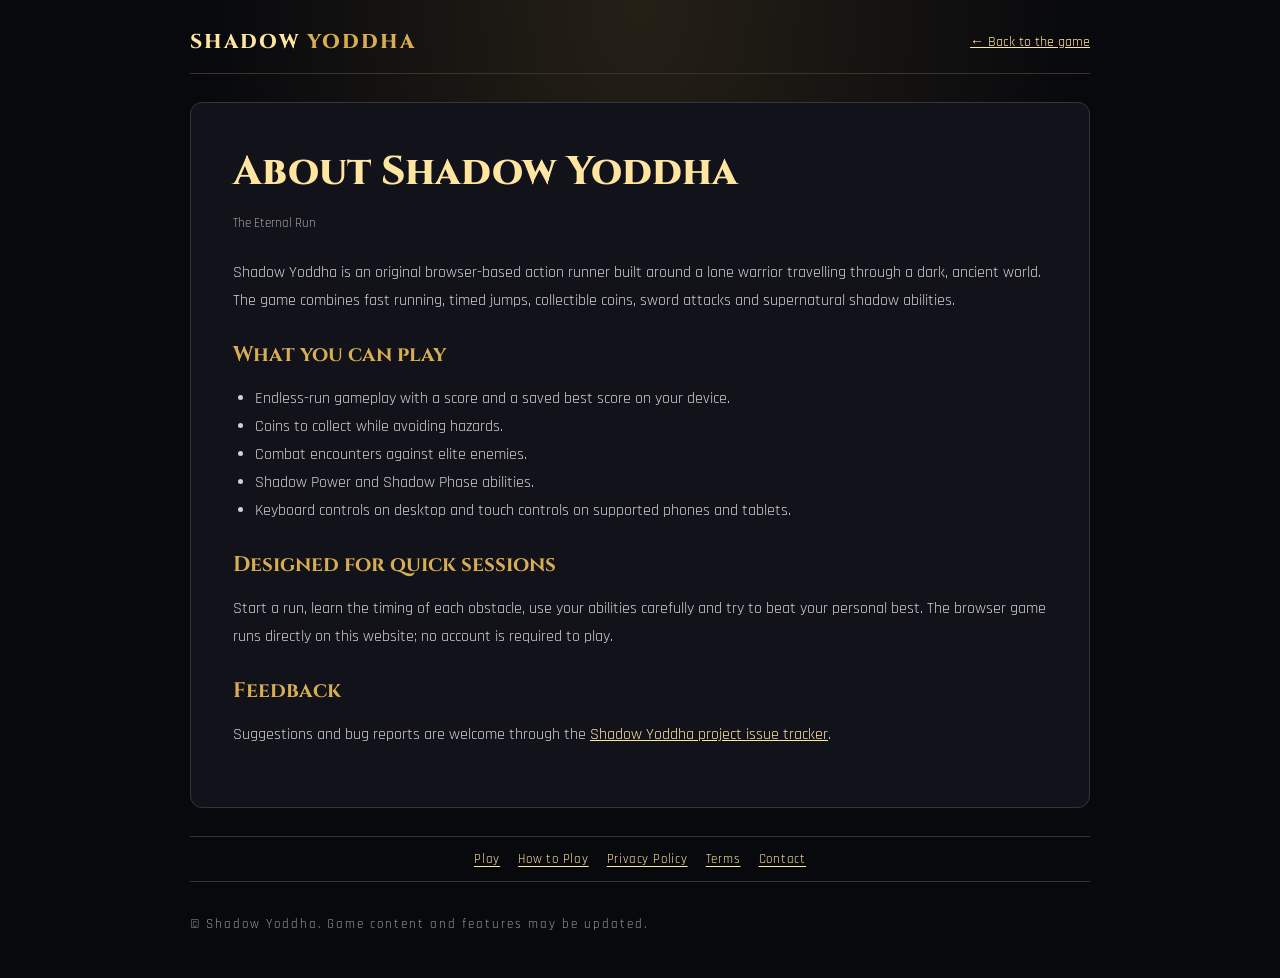
==== about.html @ 5ed941ec "Add monetization readiness: about.html" ====
<!doctype html>
<html lang="en"><head><meta charset="utf-8"><meta name="viewport" content="width=device-width,initial-scale=1"><meta name="theme-color" content="#090a0e"><meta name="description" content="Discover Shadow Yoddha, an original browser action runner featuring a shadow warrior, combat encounters, coins and endless-run challenges."><title>About Shadow Yoddha</title><link rel="stylesheet" href="style.css"><link rel="stylesheet" href="site-pages.css"></head>
<body class="site-page"><div class="site-page-wrap"><header class="site-page-header"><a class="site-brand" href="index.html">SHADOW <span>YODDHA</span></a><a class="back-link" href="index.html">← Back to the game</a></header>
<main><h1>About Shadow Yoddha</h1><p class="updated">The Eternal Run</p>
<p>Shadow Yoddha is an original browser-based action runner built around a lone warrior travelling through a dark, ancient world. The game combines fast running, timed jumps, collectible coins, sword attacks and supernatural shadow abilities.</p>
<h2>What you can play</h2><ul><li>Endless-run gameplay with a score and a saved best score on your device.</li><li>Coins to collect while avoiding hazards.</li><li>Combat encounters against elite enemies.</li><li>Shadow Power and Shadow Phase abilities.</li><li>Keyboard controls on desktop and touch controls on supported phones and tablets.</li></ul>
<h2>Designed for quick sessions</h2><p>Start a run, learn the timing of each obstacle, use your abilities carefully and try to beat your personal best. The browser game runs directly on this website; no account is required to play.</p>
<h2>Feedback</h2><p>Suggestions and bug reports are welcome through the <a href="https://github.com/ajaymishra14/Shadow-Yoddha-Game/issues" target="_blank" rel="noopener noreferrer">Shadow Yoddha project issue tracker</a>.</p></main>
<nav class="site-nav"><a href="index.html">Play</a><a href="how-to-play.html">How to Play</a><a href="privacy-policy.html">Privacy Policy</a><a href="terms.html">Terms</a><a href="contact.html">Contact</a></nav><footer>© Shadow Yoddha. Game content and features may be updated.</footer></div></body></html>
---- style.css ----
@import url('https://fonts.googleapis.com/css2?family=Cinzel:wght@500;600;700;800;900&family=Rajdhani:wght@400;500;600;700&display=swap');

:root {
  color-scheme: dark;
  --gold: #d9ad52;
  --gold-light: #ffe5a0;
  --bg: #090a0e;
  --panel: #12131a;
  --muted: #92919a;
}

* { box-sizing: border-box; }
body {
  margin: 0;
  min-height: 100vh;
  background:
    radial-gradient(ellipse at 50% 0%, #252016 0%, transparent 48%),
    #08090d;
  color: #f5f0e5;
  font-family: Rajdhani, sans-serif;
  display: flex;
  justify-content: center;
  padding: 24px 16px;
}
button { font: inherit; cursor: pointer; }
.game-shell { width: min(1180px, 100%); }
.topbar { display:flex; align-items:center; justify-content:space-between; margin-bottom:20px; }
.brand { display:flex; align-items:center; gap:13px; }
.brand-symbol {
  width:48px;height:48px;border:1px solid var(--gold);border-radius:50%;
  display:grid;place-items:center;color:var(--gold);font-size:27px;
  box-shadow:0 0 24px #d9ad5222;
}
.brand h1 { margin:0;font:800 21px Cinzel,serif;letter-spacing:2px; }
.brand h1 span,.overlay h2 span { color:var(--gold); }
.brand p { margin:3px 0 0;color:var(--muted);font-size:10px;letter-spacing:4px; }
.top-actions { display:flex;gap:9px; }
.icon-btn {
  width:42px;height:42px;background:#171820;border:1px solid #38343a;
  color:var(--gold);border-radius:9px;font-size:20px;
}
.hud {
  display:grid;grid-template-columns:repeat(4,1fr);gap:10px;margin-bottom:12px;
}
.stat {
  padding:10px 15px;background:linear-gradient(120deg,#15161d,#101116);
  border:1px solid #292831;border-radius:9px;
}
.stat small,.result-grid small { display:block;color:var(--muted);font-size:10px;letter-spacing:2px; }
.stat strong { display:block;font:700 21px Cinzel,serif;margin-top:3px;color:var(--gold-light); }
.coins-stat strong { color:#f4d16e; }
.stage {
  position:relative;overflow:hidden;border:1px solid #54432b;border-radius:12px;
  background:#0b0d15;box-shadow:0 20px 65px #0009,0 0 30px #d9ad520b;
}
canvas { display:block;width:100%;height:auto;aspect-ratio:1000/440; }
.overlay {
  position:absolute;inset:0;display:grid;place-items:center;text-align:center;
  background:linear-gradient(90deg,#07080bd9,#090a0dcc,#07080bd9);
  backdrop-filter:blur(3px);padding:20px;
}
.hidden { display:none !important; }
.overlay-card { max-width:570px;width:100%; }
.eyebrow { color:var(--gold);letter-spacing:5px;font-size:11px;margin-bottom:14px; }
.overlay h2 { font:900 clamp(27px,5vw,48px) Cinzel,serif;letter-spacing:3px;margin:0 0 13px; }
.overlay-card p { color:#c0bdc0;font-size:17px;margin:0 auto 25px;max-width:440px; }
.primary-btn,.secondary-btn {
  display:block;margin:10px auto;padding:13px 30px;border-radius:5px;
  font:700 13px Cinzel,serif;letter-spacing:2px;min-width:220px;
}
.primary-btn {
  border:1px solid var(--gold-light);color:#17120a;
  background:linear-gradient(120deg,#a77b2e,#f3d58c,#b68a3d);
  box-shadow:0 0 25px #d9ad5230;
}
.secondary-btn { background:#171820;color:var(--gold);border:1px solid #66502e; }
.controls-hint { color:#aaa;font-size:11px;letter-spacing:1px;margin-top:22px; }
.ability-bar {
  display:flex;align-items:center;gap:20px;padding:14px 16px;margin-top:12px;
  background:var(--panel);border:1px solid #292831;border-radius:9px;
}
.ability { display:flex;align-items:center;gap:10px;flex:1;min-width:0; }
.ability-icon {
  width:38px;height:38px;display:grid;place-items:center;border:1px solid #8a692e;
  color:var(--gold-light);border-radius:8px;font-size:22px;background:#282015;
}
.power-icon { color:#fff0ad; }
.ability-info strong { display:block;font-size:12px;letter-spacing:1px; }
.ability-info small { color:var(--muted);font-size:11px; }
.ready,#powerStatus { color:#9ecb88;font-size:10px;letter-spacing:1px;white-space:nowrap; }
.cooldown-track { height:5px;background:#34313a;border-radius:5px;flex:1;max-width:65px;overflow:hidden; }
#powerFill { height:100%;width:100%;background:var(--gold);transition:width .1s; }
.settings-button { background:none;border:1px solid #49434a;color:#d5c49c;border-radius:6px;padding:9px 12px;white-space:nowrap;font-size:11px; }
.settings-card { max-width:390px; }
.setting-row { display:flex;justify-content:space-between;align-items:center;padding:13px;border-bottom:1px solid #39333a;color:#ddd;margin:5px 0;text-align:left; }
.setting-row input { accent-color:var(--gold);width:18px;height:18px; }
.result-grid { display:grid;grid-template-columns:repeat(3,1fr);gap:8px;margin:24px 0; }
.result-grid div { background:#171820;padding:12px;border:1px solid #38333a;border-radius:7px; }
.result-grid strong { display:block;color:var(--gold-light);font:700 22px Cinzel,serif;margin-top:8px; }
.mobile-controls { display:none;gap:10px;margin-top:12px; }
.mobile-controls button {
  flex:1;padding:13px 5px;background:#211b13;border:1px solid #8a692e;
  color:var(--gold-light);border-radius:7px;font-weight:700;letter-spacing:1px;
  touch-action:none;
}
footer { display:flex;justify-content:space-between;color:#77737b;font-size:10px;letter-spacing:2px;padding:17px 3px; }
@media(max-width:650px) {
  body { padding:12px 8px; }
  .brand h1 { font-size:16px; }
  .brand-symbol { width:39px;height:39px; }
  .hud { gap:5px; }
  .stat { padding:8px 7px; }
  .stat strong { font-size:16px; }
  .stat small { font-size:8px;letter-spacing:1px; }
  .ability-bar { gap:9px;padding:10px 8px;flex-wrap:wrap; }
  .ability { gap:6px; }
  .ability-icon { width:30px;height:30px;font-size:17px; }
  .ability-info strong { font-size:9px; }
  .ability-info small,.ready,#powerStatus { font-size:9px; }
  .settings-button { font-size:9px;padding:8px; }
  .mobile-controls { display:flex; }
  footer { font-size:8px;letter-spacing:1px; }
  .controls-hint { font-size:9px;line-height:1.8; }
}


/* DEVICE ADAPTIVE GAME CONTROLS */
html {
  min-height: 100%;
  -webkit-text-size-adjust: 100%;
}

body {
  overscroll-behavior: none;
  -webkit-tap-highlight-color: transparent;
}

button {
  touch-action: manipulation;
  user-select: none;
  -webkit-user-select: none;
}

canvas {
  touch-action: none;
  user-select: none;
  -webkit-user-select: none;
}

.mobile-controls {
  padding-bottom: env(safe-area-inset-bottom, 0px);
}

.mobile-controls button {
  min-height: 48px;
  font-size: 13px;
}

.device-mobile .mobile-controls,
.device-tablet .mobile-controls,
.device-touch .mobile-controls {
  display: flex;
}

.device-desktop .mobile-controls {
  display: none;
}

.device-mobile .game-shell,
.device-tablet .game-shell {
  width: 100%;
  max-width: 1180px;
}

.device-mobile .stage {
  border-radius: 8px;
}

.device-mobile .ability-bar {
  flex-wrap: wrap;
}

@media (max-width: 420px) {
  body {
    padding: 8px 5px;
  }

  .mobile-controls {
    gap: 6px;
  }

  .mobile-controls button {
    min-height: 54px;
    font-size: 11px;
  }

  .brand p {
    letter-spacing: 2px;
  }

  footer span:last-child {
    display: none;
  }
}

@media (orientation: landscape) and (max-height: 550px) {
  body {
    padding: 5px 12px;
  }

  .topbar {
    margin-bottom: 5px;
  }

  .topbar .brand-symbol {
    width: 30px;
    height: 30px;
    font-size: 18px;
  }

  .hud {
    margin-bottom: 5px;
  }

  .stat {
    padding: 4px 10px;
  }

  .stage canvas {
    max-height: 55vh;
  }

  .ability-bar {
    margin-top: 5px;
    padding: 6px 10px;
  }

  .mobile-controls {
    margin-top: 5px;
  }

  footer {
    padding: 6px;
  }
}


/* ENEMY BATTLE SYSTEM */
.battle-hud {
  position:absolute;
  top:15px;
  left:50%;
  transform:translateX(-50%);
  z-index:5;
  width:min(410px,85%);
  padding:12px 18px;
  text-align:center;
  background:linear-gradient(120deg,#160f12ee,#21151aee);
  border:1px solid #b17b43;
  border-radius:9px;
  box-shadow:0 0 25px #e29b3630;
  pointer-events:none;
}
.battle-title {
  font-size:10px;
  letter-spacing:3px;
  color:#e4b45a;
}
.enemy-name {
  font:800 19px Cinzel,serif;
  color:#ffe1b0;
  margin:5px 0 8px;
}
.enemy-health-track {
  width:100%;
  height:10px;
  background:#4b2024;
  border:1px solid #9b5d43;
  border-radius:10px;
  overflow:hidden;
}
#enemyHealthFill {
  height:100%;
  width:100%;
  background:linear-gradient(90deg,#a51d2b,#f36a48);
  transition:width .15s;
}
.battle-instruction {
  font-size:9px;
  color:#d5bca6;
  letter-spacing:1px;
  margin-top:7px;
}
.player-health {
  color:#ff7777;
  letter-spacing:5px;
  margin-top:6px;
  font-size:17px;
}
.phase-ability .ability-icon {
  border-color:#8a68c0;
  color:#d4b3ff;
  background:#21182f;
}
#phaseFill {
  height:100%;
  width:100%;
  background:linear-gradient(90deg,#7954bd,#d8b2ff);
  transition:width .1s;
}
#phaseStatus {
  color:#c9a5ff;
  font-size:10px;
  white-space:nowrap;
}
#mobilePhase {
  border-color:#9670c5;
  color:#e0caff;
  background:#21182f;
}
@media(max-width:650px) {
  .phase-ability { flex-basis:45%; }
  .battle-hud { top:5px; padding:7px 10px; }
  .enemy-name { font-size:14px; }
  .battle-title,.battle-instruction { font-size:8px; }
}


/* ADVANCED COMBAT EFFECTS */
.combo-display {
  margin-top:6px;
  color:#ffe29a;
  font:700 15px Cinzel,serif;
  letter-spacing:2px;
  text-shadow:0 0 12px #ffb52d;
}
.enemy-warning {
  animation:enemyWarning .25s infinite alternate;
}
@keyframes enemyWarning {
  from { box-shadow:0 0 8px #e14a4a44; }
  to { box-shadow:0 0 28px #ff3b3b99; }
}
#mobileDodge {
  background:#242039;
  border-color:#9278d0;
  color:#dfcaff;
}
@media(max-width:650px) {
  .mobile-controls button { min-width:0; }
  .combo-display { font-size:12px; }
}
---- site-pages.css ----
/* Shadow Yoddha supporting pages and monetization-ready site content */
:root{--gold:#d9ad52;--gold-light:#ffe5a0}
.site-content{margin:22px 0;padding:clamp(18px,4vw,32px);background:linear-gradient(145deg,#15151c,#0f1016);border:1px solid #39302a;border-radius:12px;color:#eee9df}
.site-content h2,.site-content h3{font-family:Cinzel,Georgia,serif;color:var(--gold-light);letter-spacing:.04em}
.site-content h2{font-size:clamp(22px,3vw,30px);margin:0 0 12px}
.site-content h3{font-size:17px;margin:24px 0 8px}
.site-content p,.site-content li{font-size:16px;line-height:1.7;color:#d0cbd0}
.site-content a,.site-nav a{color:var(--gold-light);text-underline-offset:3px}
.site-nav{display:flex;flex-wrap:wrap;gap:10px 18px;justify-content:center;margin:16px 0;padding:14px;border-top:1px solid #39343a;border-bottom:1px solid #39343a}
.site-nav a{font-size:13px;letter-spacing:.06em}
.site-page{min-height:100vh;padding:28px 16px;background:radial-gradient(ellipse at 50% 0%,#252016 0%,transparent 48%),#08090d;color:#f5f0e5;font-family:Rajdhani,Arial,sans-serif}
.site-page-wrap{width:min(900px,100%);margin:0 auto}
.site-page-header{display:flex;justify-content:space-between;align-items:center;gap:16px;padding-bottom:18px;border-bottom:1px solid #3c3329}
.site-brand{font:800 20px Cinzel,Georgia,serif;letter-spacing:2px;color:#f5f0e5;text-decoration:none}
.site-brand span{color:var(--gold)}
.site-page-header a.back-link{color:var(--gold-light);font-size:14px}
.site-page main{margin:28px 0;padding:clamp(20px,5vw,42px);background:#12131a;border:1px solid #39343a;border-radius:12px}
.site-page h1{font:800 clamp(27px,5vw,40px) Cinzel,Georgia,serif;color:var(--gold-light);margin:0 0 8px}
.site-page .updated{color:#a9a3a0;font-size:13px;margin-bottom:24px}
.site-page h2{font:700 21px Cinzel,Georgia,serif;color:var(--gold);margin:26px 0 8px}
.site-page p,.site-page li{font-size:16px;line-height:1.75;color:#d5d0d0}
.site-page a{color:var(--gold-light)}
.site-page ul{padding-left:22px}
.site-page footer{text-align:center;color:#999;padding:18px 0;font-size:13px}
.site-page .notice{border-left:3px solid var(--gold);padding:12px 16px;background:#1b1916;color:#ddd;margin:20px 0}
@media(max-width:600px){.site-page{padding:14px 10px}.site-page-header{align-items:flex-start;flex-direction:column}.site-content{margin:14px 0}.site-content p,.site-content li,.site-page p,.site-page li{font-size:15px}}
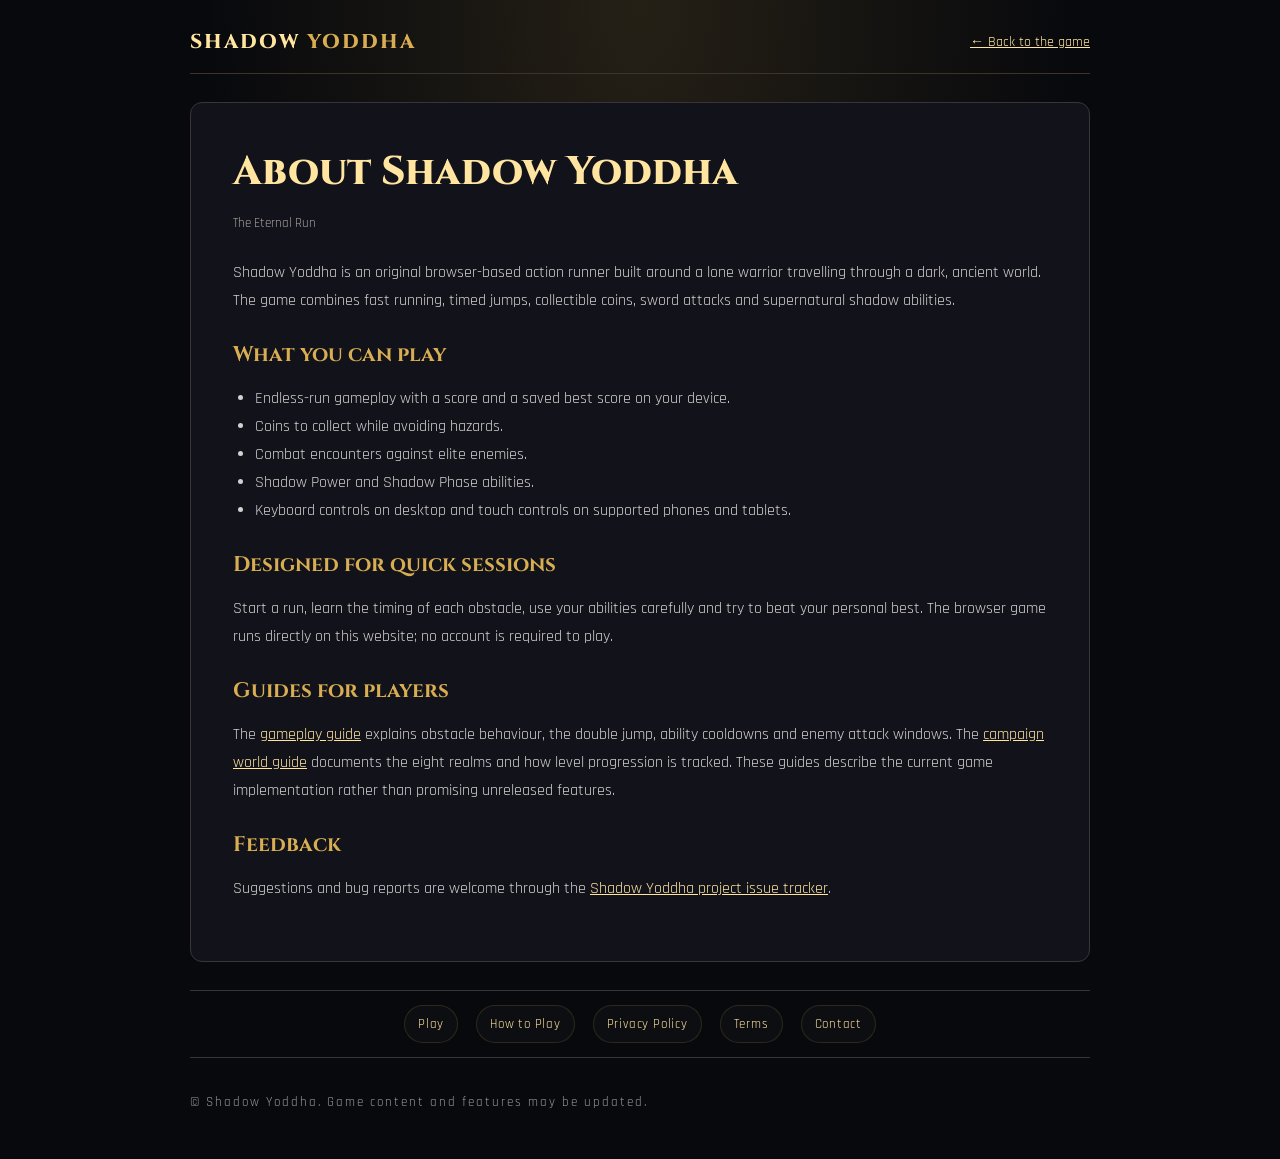
==== commit 64a7eb3b: "Improve internal links on about.html" ====
--- a/about.html
+++ b/about.html
@@ -4,6 +4,6 @@
 <main><h1>About Shadow Yoddha</h1><p class="updated">The Eternal Run</p>
 <p>Shadow Yoddha is an original browser-based action runner built around a lone warrior travelling through a dark, ancient world. The game combines fast running, timed jumps, collectible coins, sword attacks and supernatural shadow abilities.</p>
 <h2>What you can play</h2><ul><li>Endless-run gameplay with a score and a saved best score on your device.</li><li>Coins to collect while avoiding hazards.</li><li>Combat encounters against elite enemies.</li><li>Shadow Power and Shadow Phase abilities.</li><li>Keyboard controls on desktop and touch controls on supported phones and tablets.</li></ul>
-<h2>Designed for quick sessions</h2><p>Start a run, learn the timing of each obstacle, use your abilities carefully and try to beat your personal best. The browser game runs directly on this website; no account is required to play.</p>
+<h2>Designed for quick sessions</h2><p>Start a run, learn the timing of each obstacle, use your abilities carefully and try to beat your personal best. The browser game runs directly on this website; no account is required to play.</p><h2>Guides for players</h2><p>The <a href="gameplay-guide.html">gameplay guide</a> explains obstacle behaviour, the double jump, ability cooldowns and enemy attack windows. The <a href="campaign-worlds.html">campaign world guide</a> documents the eight realms and how level progression is tracked. These guides describe the current game implementation rather than promising unreleased features.</p>
 <h2>Feedback</h2><p>Suggestions and bug reports are welcome through the <a href="https://github.com/ajaymishra14/Shadow-Yoddha-Game/issues" target="_blank" rel="noopener noreferrer">Shadow Yoddha project issue tracker</a>.</p></main>
 <nav class="site-nav"><a href="index.html">Play</a><a href="how-to-play.html">How to Play</a><a href="privacy-policy.html">Privacy Policy</a><a href="terms.html">Terms</a><a href="contact.html">Contact</a></nav><footer>© Shadow Yoddha. Game content and features may be updated.</footer></div></body></html>
--- a/style.css
+++ b/style.css
@@ -350,3 +350,239 @@
   .mobile-controls button { min-width:0; }
   .combo-display { font-size:12px; }
 }
+
+
+
+/* RESPONSIVE EXPERIENCE REFRESH — desktop, tablet and mobile */
+:root {
+  --gold: #d9ad52;
+  --gold-light: #ffe5a0;
+  --surface-glass: rgba(20, 20, 28, .88);
+  --line-soft: rgba(217, 173, 82, .22);
+  --text-soft: #c9c4c1;
+}
+
+html { scroll-behavior: smooth; }
+body {
+  min-height: 100svh;
+  padding-top: max(18px, env(safe-area-inset-top));
+  padding-right: max(16px, env(safe-area-inset-right));
+  padding-bottom: max(16px, env(safe-area-inset-bottom));
+  padding-left: max(16px, env(safe-area-inset-left));
+}
+
+.game-shell { width: min(1240px, 100%); }
+.topbar {
+  gap: 16px;
+  padding: 8px 2px 16px;
+  border-bottom: 1px solid rgba(217,173,82,.14);
+}
+.brand { min-width: 0; }
+.brand h1 { font-size: clamp(17px, 2vw, 23px); }
+.brand p { font-size: 10px; }
+.brand-symbol {
+  flex: 0 0 auto;
+  width: 50px;
+  height: 50px;
+  background: radial-gradient(circle, rgba(217,173,82,.16), transparent 70%);
+}
+.icon-btn {
+  width: 44px;
+  height: 44px;
+  transition: transform .18s ease, border-color .18s ease, background .18s ease;
+}
+.icon-btn:hover, .settings-button:hover {
+  border-color: var(--gold);
+  background-color: #28231b;
+}
+.hud { gap: 12px; margin: 16px 0 13px; }
+.stat {
+  min-width: 0;
+  padding: 12px 16px;
+  background: linear-gradient(135deg, rgba(27,27,36,.96), rgba(15,16,22,.96));
+  box-shadow: inset 0 1px rgba(255,255,255,.025);
+}
+.stat strong { font-size: clamp(17px, 2vw, 23px); font-variant-numeric: tabular-nums; }
+.stage {
+  border-radius: 14px;
+  isolation: isolate;
+  box-shadow: 0 22px 70px rgba(0,0,0,.48), 0 0 0 1px rgba(217,173,82,.08);
+}
+.stage canvas {
+  width: 100%;
+  height: auto;
+  display: block;
+}
+.overlay {
+  z-index: 8;
+  background: linear-gradient(110deg, rgba(5,6,10,.88), rgba(9,9,14,.74), rgba(5,6,10,.88));
+  padding: clamp(12px, 3vw, 30px);
+}
+.overlay-card {
+  padding: clamp(16px, 3vw, 28px);
+  border: 1px solid rgba(217,173,82,.25);
+  border-radius: 14px;
+  background: linear-gradient(145deg, rgba(23,22,28,.92), rgba(10,11,16,.92));
+  box-shadow: 0 20px 70px rgba(0,0,0,.42), inset 0 1px rgba(255,255,255,.04);
+}
+.overlay h2 { line-height: 1.15; }
+.primary-btn, .secondary-btn {
+  min-height: 48px;
+  transition: transform .16s ease, filter .16s ease, box-shadow .16s ease;
+}
+.primary-btn:hover, .secondary-btn:hover { filter: brightness(1.1); transform: translateY(-1px); }
+.primary-btn:active, .secondary-btn:active { transform: translateY(1px) scale(.99); }
+.ability-bar {
+  display: grid;
+  grid-template-columns: repeat(3, minmax(0, 1fr)) auto;
+  gap: 14px;
+  margin-top: 14px;
+  padding: 14px;
+  background: linear-gradient(135deg, rgba(23,23,31,.98), rgba(14,15,21,.98));
+  box-shadow: inset 0 1px rgba(255,255,255,.025);
+}
+.ability { min-width: 0; }
+.ability-info { min-width: 0; }
+.ability-info strong { white-space: nowrap; }
+.ability-icon { flex: 0 0 38px; }
+.settings-button { min-height: 42px; padding-inline: 15px; }
+.mobile-controls {
+  display: none;
+  grid-template-columns: repeat(5, minmax(0, 1fr));
+  gap: 9px;
+  padding: 10px 0 0;
+}
+.mobile-controls button {
+  min-width: 0;
+  min-height: 54px;
+  padding: 10px 4px;
+  border-radius: 10px;
+  font-size: clamp(10px, 1.4vw, 13px);
+  font-weight: 800;
+  letter-spacing: .06em;
+  background: linear-gradient(180deg, #2c2418, #17140f);
+  box-shadow: inset 0 1px rgba(255,255,255,.07), 0 4px 12px rgba(0,0,0,.2);
+  transition: transform .12s ease, filter .12s ease;
+}
+.mobile-controls button:active { transform: translateY(2px); filter: brightness(1.25); }
+#mobileAttack { background: linear-gradient(180deg,#382020,#211315); border-color:#a65c50; color:#ffd2c8; }
+#mobilePower { background: linear-gradient(180deg,#393018,#211b10); }
+#mobilePhase, #mobileDodge { background: linear-gradient(180deg,#302443,#1b1527); }
+.site-content {
+  margin-top: 28px;
+  background: linear-gradient(145deg, rgba(23,23,31,.96), rgba(13,14,20,.96));
+  box-shadow: 0 14px 38px rgba(0,0,0,.16);
+}
+.site-content p { max-width: 78ch; }
+.site-nav {
+  gap: 8px;
+  padding: 18px 10px;
+}
+.site-nav a {
+  display: inline-flex;
+  align-items: center;
+  justify-content: center;
+  min-height: 38px;
+  padding: 8px 13px;
+  border: 1px solid rgba(217,173,82,.16);
+  border-radius: 999px;
+  background: rgba(255,255,255,.025);
+  text-decoration: none;
+  transition: border-color .18s ease, background .18s ease;
+}
+.site-nav a:hover { border-color: var(--gold); background: rgba(217,173,82,.08); }
+footer { gap: 12px; flex-wrap: wrap; line-height: 1.6; }
+
+button:focus-visible, a:focus-visible, input:focus-visible {
+  outline: 3px solid var(--gold-light);
+  outline-offset: 3px;
+}
+button:disabled { cursor: not-allowed; opacity: .55; }
+
+@media (max-width: 900px) {
+  body { padding: 14px 12px; }
+  .game-shell { width: 100%; }
+  .ability-bar {
+    grid-template-columns: repeat(2, minmax(0, 1fr));
+    gap: 12px;
+  }
+  .settings-button { width: 100%; }
+  .mobile-controls { display: grid; }
+  .stage { border-radius: 10px; }
+}
+
+@media (max-width: 600px) {
+  body { padding: max(8px, env(safe-area-inset-top)) 8px max(12px, env(safe-area-inset-bottom)); }
+  .topbar { margin-bottom: 10px; padding: 4px 2px 12px; }
+  .brand { gap: 9px; }
+  .brand-symbol { width: 38px; height: 38px; font-size: 22px; }
+  .brand h1 { font-size: clamp(14px, 4vw, 18px); letter-spacing: 1px; }
+  .brand p { font-size: 8px; letter-spacing: 2px; }
+  .top-actions { gap: 6px; }
+  .icon-btn { width: 40px; height: 40px; }
+  .hud { grid-template-columns: repeat(4, minmax(0, 1fr)); gap: 5px; margin: 10px 0; }
+  .stat { padding: 8px 5px; border-radius: 7px; text-align: center; }
+  .stat small { font-size: 8px; letter-spacing: .07em; }
+  .stat strong { font-size: clamp(12px, 3.5vw, 16px); margin-top: 4px; }
+  .stage { border-radius: 8px; }
+  .overlay { padding: 8px; }
+  .overlay-card { padding: 12px 10px; border-radius: 10px; }
+  .eyebrow { font-size: 8px; letter-spacing: 2px; margin-bottom: 7px; }
+  .overlay h2 { font-size: clamp(20px, 6vw, 31px); letter-spacing: 1px; margin-bottom: 8px; }
+  .overlay-card p { font-size: 13px; line-height: 1.4; margin-bottom: 12px; }
+  .primary-btn, .secondary-btn { min-width: 0; width: min(240px, 100%); min-height: 42px; padding: 10px 12px; font-size: 11px; margin: 7px auto; }
+  .controls-hint { margin-top: 10px; font-size: 8px; line-height: 1.5; }
+  .ability-bar { grid-template-columns: repeat(2, minmax(0, 1fr)); gap: 9px; padding: 10px 8px; }
+  .ability { gap: 7px; }
+  .ability-icon { flex-basis: 30px; width: 30px; height: 30px; font-size: 16px; }
+  .ability-info strong { font-size: 9px; letter-spacing: .03em; }
+  .ability-info small, .ready, #powerStatus, #phaseStatus { font-size: 9px; }
+  .cooldown-track { max-width: 42px; }
+  .settings-button { grid-column: 1 / -1; min-height: 42px; }
+  .mobile-controls { gap: 5px; padding-top: 8px; }
+  .mobile-controls button { min-height: 48px; border-radius: 7px; font-size: clamp(8px, 2.5vw, 10px); letter-spacing: 0; }
+  .site-content { margin: 16px 0 10px; padding: 17px 14px; border-radius: 9px; }
+  .site-content h2 { font-size: 21px; }
+  .site-content h3 { font-size: 16px; margin-top: 18px; }
+  .site-content p { font-size: 14px; line-height: 1.65; }
+  .site-nav { gap: 6px; padding: 12px 2px; }
+  .site-nav a { min-height: 36px; padding: 7px 10px; font-size: 11px; }
+  footer { justify-content: center; text-align: center; font-size: 8px; letter-spacing: 1px; }
+}
+
+@media (max-width: 360px) {
+  .mobile-controls { grid-template-columns: repeat(3, minmax(0, 1fr)); }
+  .mobile-controls button { min-height: 46px; font-size: 10px; }
+  .hud { gap: 3px; }
+  .stat { padding-inline: 3px; }
+  .stat strong { font-size: 12px; }
+  .brand p { letter-spacing: 1px; }
+}
+
+@media (min-width: 901px) {
+  .mobile-controls { display: none !important; }
+  .stage { overflow: hidden; }
+}
+
+@media (orientation: landscape) and (max-height: 520px) {
+  body { padding-block: 5px; }
+  .topbar { padding-block: 3px 7px; margin-bottom: 5px; }
+  .brand-symbol { width: 32px; height: 32px; font-size: 18px; }
+  .hud { margin: 6px 0; }
+  .stat { padding: 5px 9px; }
+  .stage canvas { max-height: 58vh; width: auto; max-width: 100%; margin-inline: auto; }
+  .ability-bar { margin-top: 6px; padding: 7px 10px; }
+  .mobile-controls { padding-top: 5px; }
+  .mobile-controls button { min-height: 42px; }
+  .site-content { margin-top: 12px; }
+}
+
+@media (prefers-reduced-motion: reduce) {
+  html { scroll-behavior: auto; }
+  *, *::before, *::after {
+    animation-duration: .01ms !important;
+    animation-iteration-count: 1 !important;
+    transition-duration: .01ms !important;
+    scroll-behavior: auto !important;
+  }
+}
